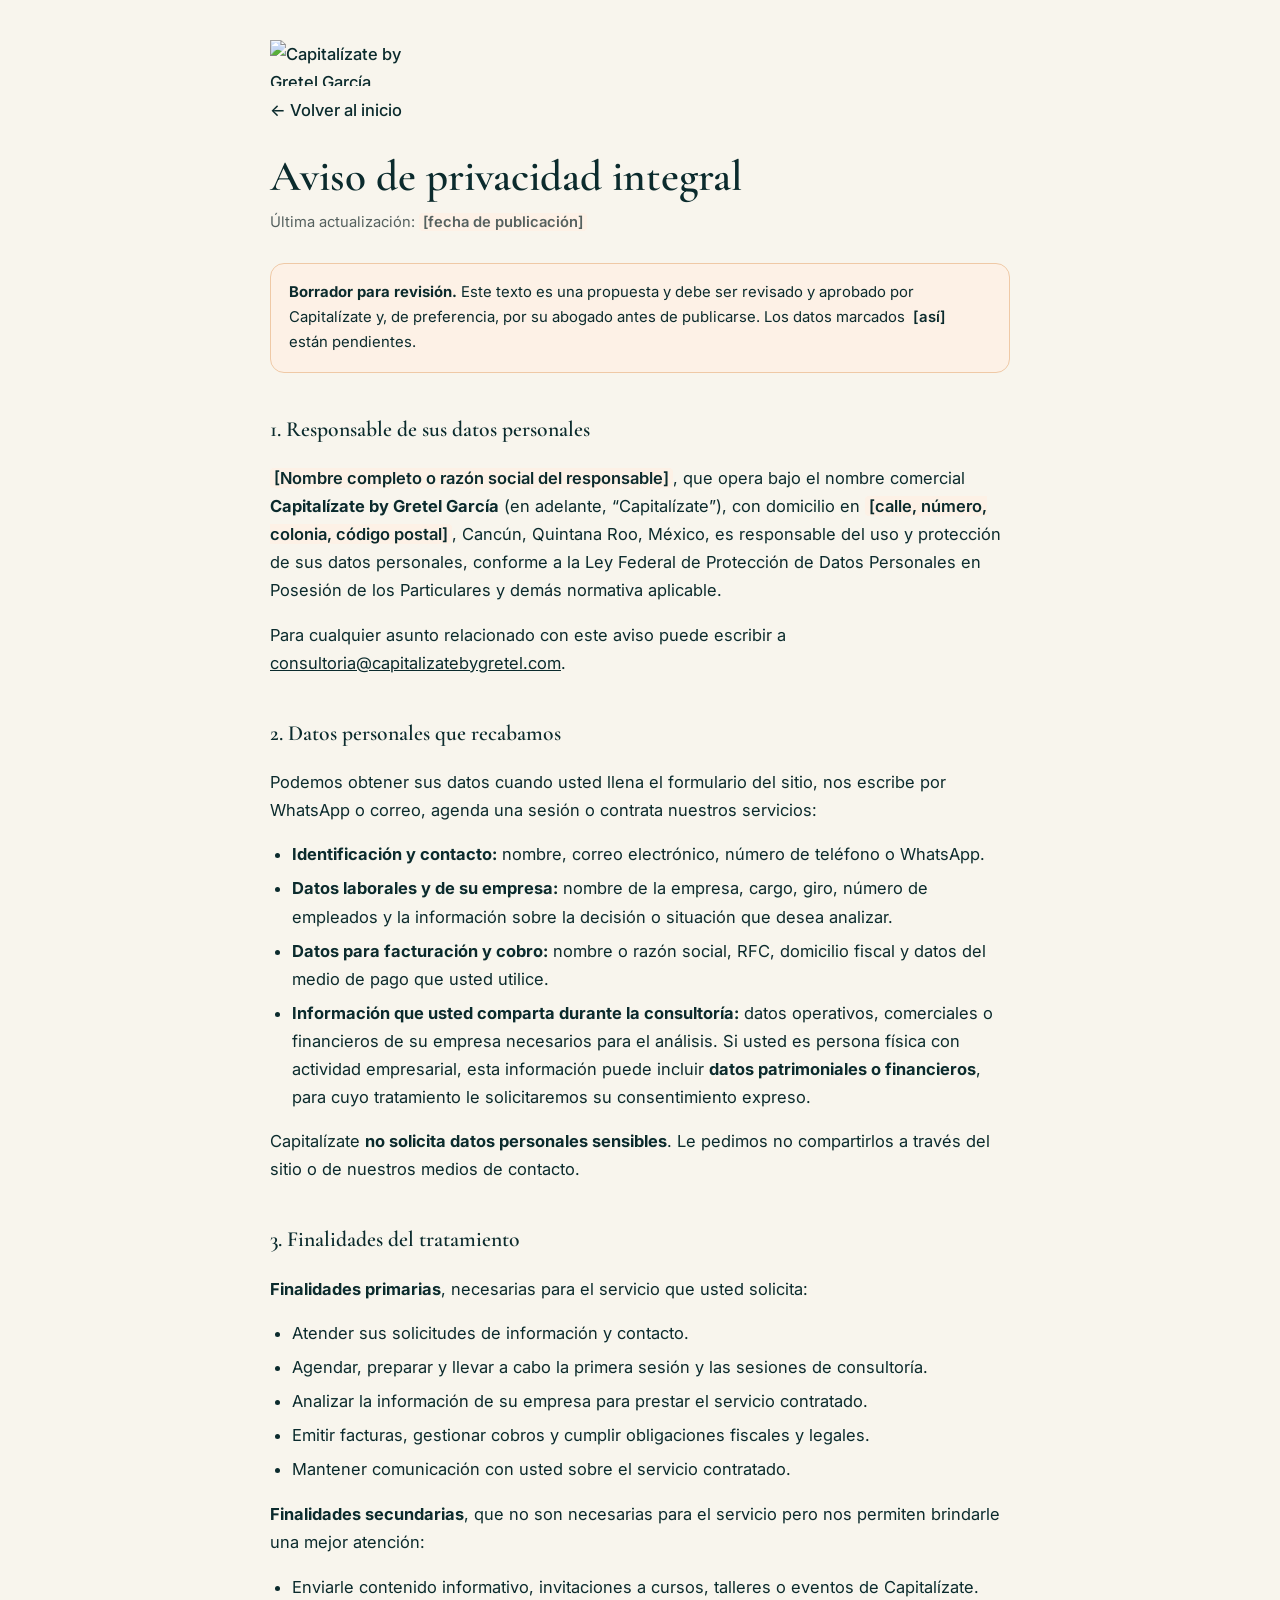
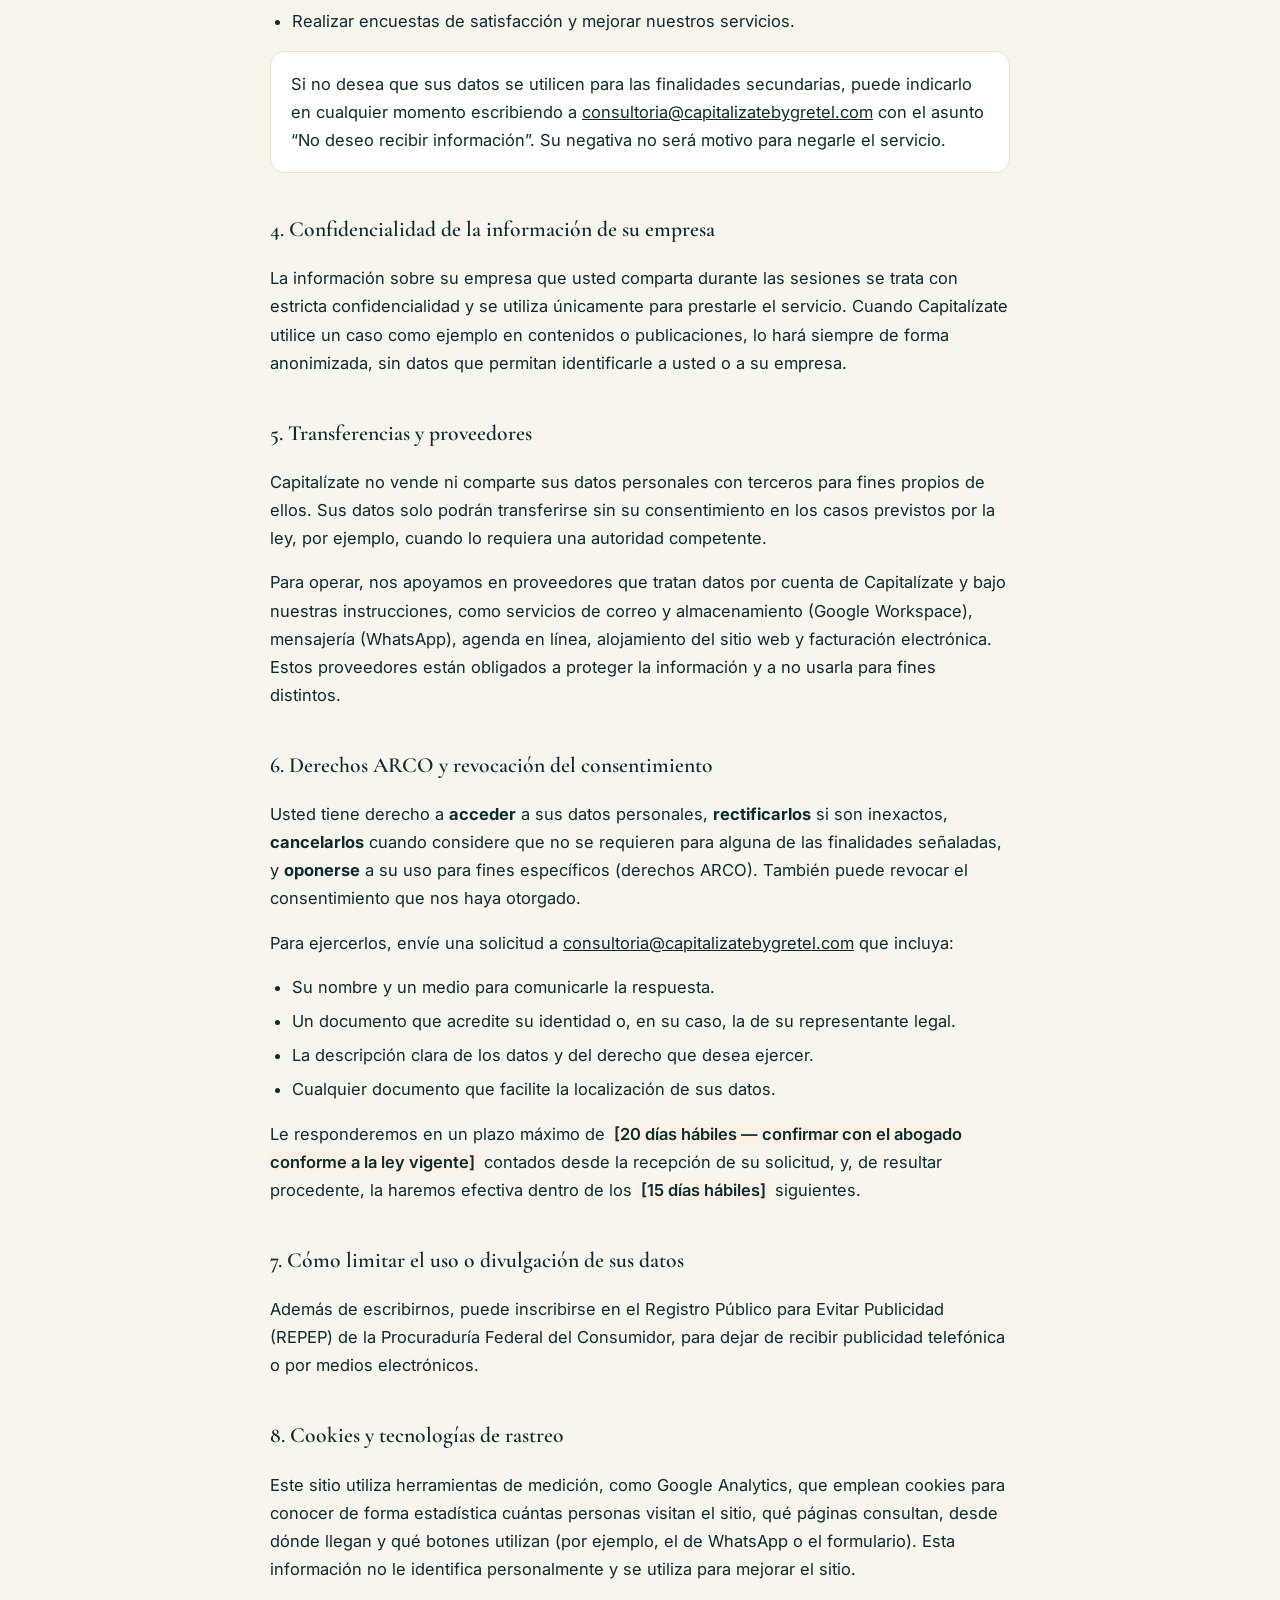
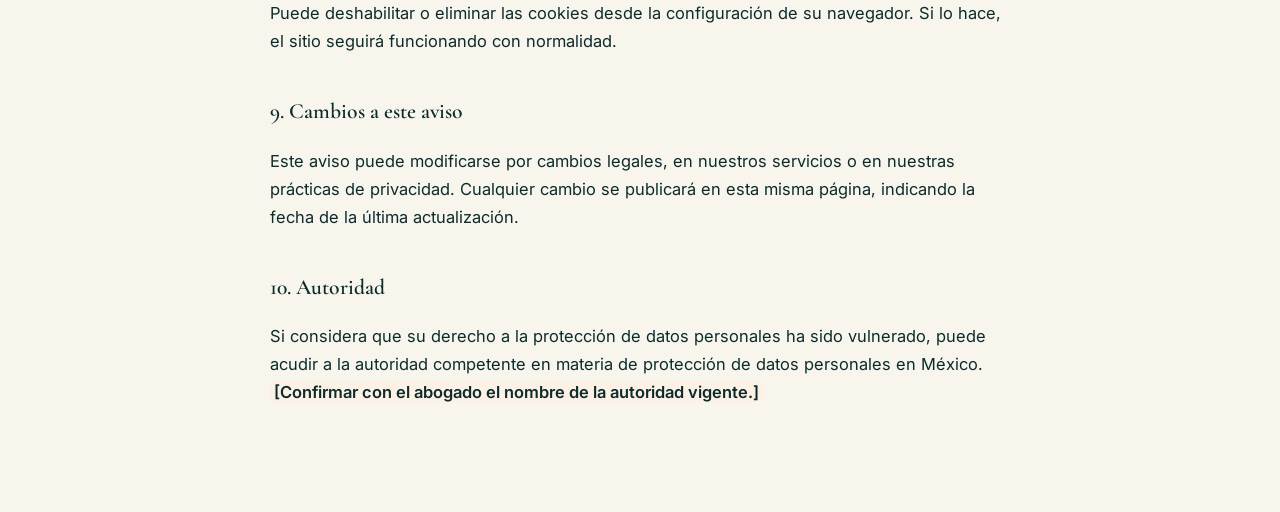
==== aviso-de-privacidad.html @ ef4a75c3 "Primera versión del sitio (borrador de revisión)" ====
<!doctype html>
<html lang="es-MX">
<head>
<meta charset="utf-8">
<meta name="viewport" content="width=device-width, initial-scale=1">
<title>Aviso de privacidad · Capitalízate by Gretel García</title>
<meta name="description" content="Aviso de privacidad integral de Capitalízate by Gretel García, consultoría empresarial en Cancún.">
<meta name="robots" content="noindex"><!-- VERSIÓN DE REVISIÓN: quitar al publicar -->
<link rel="icon" href="assets/favicon.png?v=2">
<link rel="preconnect" href="https://fonts.googleapis.com">
<link rel="preconnect" href="https://fonts.gstatic.com" crossorigin>
<link href="https://fonts.googleapis.com/css2?family=Cormorant+Garamond:wght@600&family=Inter:wght@400;500;600&display=swap" rel="stylesheet">
<style>
:root{--paper:#f8f5ed;--ink:#0b2b2d;--muted:#55615f;--line:#e5dfd0;--teal:#0b2b2d;--teal-deep:#0b2b2d;--orange:#9b7338}
*{box-sizing:border-box}
body{margin:0;background:var(--paper);color:var(--ink);font:16.5px/1.7 'Inter',system-ui,sans-serif;-webkit-font-smoothing:antialiased}
.wrap{max-width:780px;margin:0 auto;padding:40px 20px 90px}
a{color:var(--teal)}
.back{display:inline-block;margin-bottom:28px;text-decoration:none;font-weight:500}
h1{font-family:'Cormorant Garamond',Georgia,serif;font-weight:600;font-size:clamp(2rem,5vw,2.7rem);line-height:1.15;margin:0 0 8px}
h2{font-family:'Cormorant Garamond',Georgia,serif;font-weight:600;font-size:1.35rem;margin:38px 0 10px;color:var(--teal-deep)}
.updated{color:var(--muted);font-size:.92rem;margin:0 0 28px}
.draft{background:#fdf1e6;border:1px solid #efc9a6;border-radius:14px;padding:16px 18px;margin:0 0 30px;font-size:.93rem}
.todo{background:#fdf1e6;border-radius:4px;padding:0 4px;font-weight:600}
ul{padding-left:22px}
li{margin-bottom:6px}
.box{background:#fff;border:1px solid var(--line);border-radius:14px;padding:18px 20px}
</style>
</head>
<body>
<main class="wrap">
  <a class="back" href="index.html"><img src="assets/logo-encabezado.png?v=2" alt="Capitalízate by Gretel García" width="480" height="166" style="height:46px;width:auto;display:block;margin-bottom:10px">← Volver al inicio</a>
  <h1>Aviso de privacidad integral</h1>
  <p class="updated">Última actualización: <span class="todo">[fecha de publicación]</span></p>

  <div class="draft"><strong>Borrador para revisión.</strong> Este texto es una propuesta y debe ser revisado y aprobado por Capitalízate y, de preferencia, por su abogado antes de publicarse. Los datos marcados <span class="todo">[así]</span> están pendientes.</div>

  <h2>1. Responsable de sus datos personales</h2>
  <p><span class="todo">[Nombre completo o razón social del responsable]</span>, que opera bajo el nombre comercial <strong>Capitalízate by Gretel García</strong> (en adelante, “Capitalízate”), con domicilio en <span class="todo">[calle, número, colonia, código postal]</span>, Cancún, Quintana Roo, México, es responsable del uso y protección de sus datos personales, conforme a la Ley Federal de Protección de Datos Personales en Posesión de los Particulares y demás normativa aplicable.</p>
  <p>Para cualquier asunto relacionado con este aviso puede escribir a <a href="mailto:consultoria@capitalizatebygretel.com">consultoria@capitalizatebygretel.com</a>.</p>

  <h2>2. Datos personales que recabamos</h2>
  <p>Podemos obtener sus datos cuando usted llena el formulario del sitio, nos escribe por WhatsApp o correo, agenda una sesión o contrata nuestros servicios:</p>
  <ul>
    <li><strong>Identificación y contacto:</strong> nombre, correo electrónico, número de teléfono o WhatsApp.</li>
    <li><strong>Datos laborales y de su empresa:</strong> nombre de la empresa, cargo, giro, número de empleados y la información sobre la decisión o situación que desea analizar.</li>
    <li><strong>Datos para facturación y cobro:</strong> nombre o razón social, RFC, domicilio fiscal y datos del medio de pago que usted utilice.</li>
    <li><strong>Información que usted comparta durante la consultoría:</strong> datos operativos, comerciales o financieros de su empresa necesarios para el análisis. Si usted es persona física con actividad empresarial, esta información puede incluir <strong>datos patrimoniales o financieros</strong>, para cuyo tratamiento le solicitaremos su consentimiento expreso.</li>
  </ul>
  <p>Capitalízate <strong>no solicita datos personales sensibles</strong>. Le pedimos no compartirlos a través del sitio o de nuestros medios de contacto.</p>

  <h2>3. Finalidades del tratamiento</h2>
  <p><strong>Finalidades primarias</strong>, necesarias para el servicio que usted solicita:</p>
  <ul>
    <li>Atender sus solicitudes de información y contacto.</li>
    <li>Agendar, preparar y llevar a cabo la primera sesión y las sesiones de consultoría.</li>
    <li>Analizar la información de su empresa para prestar el servicio contratado.</li>
    <li>Emitir facturas, gestionar cobros y cumplir obligaciones fiscales y legales.</li>
    <li>Mantener comunicación con usted sobre el servicio contratado.</li>
  </ul>
  <p><strong>Finalidades secundarias</strong>, que no son necesarias para el servicio pero nos permiten brindarle una mejor atención:</p>
  <ul>
    <li>Enviarle contenido informativo, invitaciones a cursos, talleres o eventos de Capitalízate.</li>
    <li>Realizar encuestas de satisfacción y mejorar nuestros servicios.</li>
  </ul>
  <div class="box">Si no desea que sus datos se utilicen para las finalidades secundarias, puede indicarlo en cualquier momento escribiendo a <a href="mailto:consultoria@capitalizatebygretel.com">consultoria@capitalizatebygretel.com</a> con el asunto “No deseo recibir información”. Su negativa no será motivo para negarle el servicio.</div>

  <h2>4. Confidencialidad de la información de su empresa</h2>
  <p>La información sobre su empresa que usted comparta durante las sesiones se trata con estricta confidencialidad y se utiliza únicamente para prestarle el servicio. Cuando Capitalízate utilice un caso como ejemplo en contenidos o publicaciones, lo hará siempre de forma anonimizada, sin datos que permitan identificarle a usted o a su empresa.</p>

  <h2>5. Transferencias y proveedores</h2>
  <p>Capitalízate no vende ni comparte sus datos personales con terceros para fines propios de ellos. Sus datos solo podrán transferirse sin su consentimiento en los casos previstos por la ley, por ejemplo, cuando lo requiera una autoridad competente.</p>
  <p>Para operar, nos apoyamos en proveedores que tratan datos por cuenta de Capitalízate y bajo nuestras instrucciones, como servicios de correo y almacenamiento (Google Workspace), mensajería (WhatsApp), agenda en línea, alojamiento del sitio web y facturación electrónica. Estos proveedores están obligados a proteger la información y a no usarla para fines distintos.</p>

  <h2>6. Derechos ARCO y revocación del consentimiento</h2>
  <p>Usted tiene derecho a <strong>acceder</strong> a sus datos personales, <strong>rectificarlos</strong> si son inexactos, <strong>cancelarlos</strong> cuando considere que no se requieren para alguna de las finalidades señaladas, y <strong>oponerse</strong> a su uso para fines específicos (derechos ARCO). También puede revocar el consentimiento que nos haya otorgado.</p>
  <p>Para ejercerlos, envíe una solicitud a <a href="mailto:consultoria@capitalizatebygretel.com">consultoria@capitalizatebygretel.com</a> que incluya:</p>
  <ul>
    <li>Su nombre y un medio para comunicarle la respuesta.</li>
    <li>Un documento que acredite su identidad o, en su caso, la de su representante legal.</li>
    <li>La descripción clara de los datos y del derecho que desea ejercer.</li>
    <li>Cualquier documento que facilite la localización de sus datos.</li>
  </ul>
  <p>Le responderemos en un plazo máximo de <span class="todo">[20 días hábiles — confirmar con el abogado conforme a la ley vigente]</span> contados desde la recepción de su solicitud, y, de resultar procedente, la haremos efectiva dentro de los <span class="todo">[15 días hábiles]</span> siguientes.</p>

  <h2>7. Cómo limitar el uso o divulgación de sus datos</h2>
  <p>Además de escribirnos, puede inscribirse en el Registro Público para Evitar Publicidad (REPEP) de la Procuraduría Federal del Consumidor, para dejar de recibir publicidad telefónica o por medios electrónicos.</p>

  <h2>8. Cookies y tecnologías de rastreo</h2>
  <p>Este sitio utiliza herramientas de medición, como Google Analytics, que emplean cookies para conocer de forma estadística cuántas personas visitan el sitio, qué páginas consultan, desde dónde llegan y qué botones utilizan (por ejemplo, el de WhatsApp o el formulario). Esta información no le identifica personalmente y se utiliza para mejorar el sitio.</p>
  <p>Puede deshabilitar o eliminar las cookies desde la configuración de su navegador. Si lo hace, el sitio seguirá funcionando con normalidad.</p>

  <h2>9. Cambios a este aviso</h2>
  <p>Este aviso puede modificarse por cambios legales, en nuestros servicios o en nuestras prácticas de privacidad. Cualquier cambio se publicará en esta misma página, indicando la fecha de la última actualización.</p>

  <h2>10. Autoridad</h2>
  <p>Si considera que su derecho a la protección de datos personales ha sido vulnerado, puede acudir a la autoridad competente en materia de protección de datos personales en México. <span class="todo">[Confirmar con el abogado el nombre de la autoridad vigente.]</span></p>
</main>
</body>
</html>
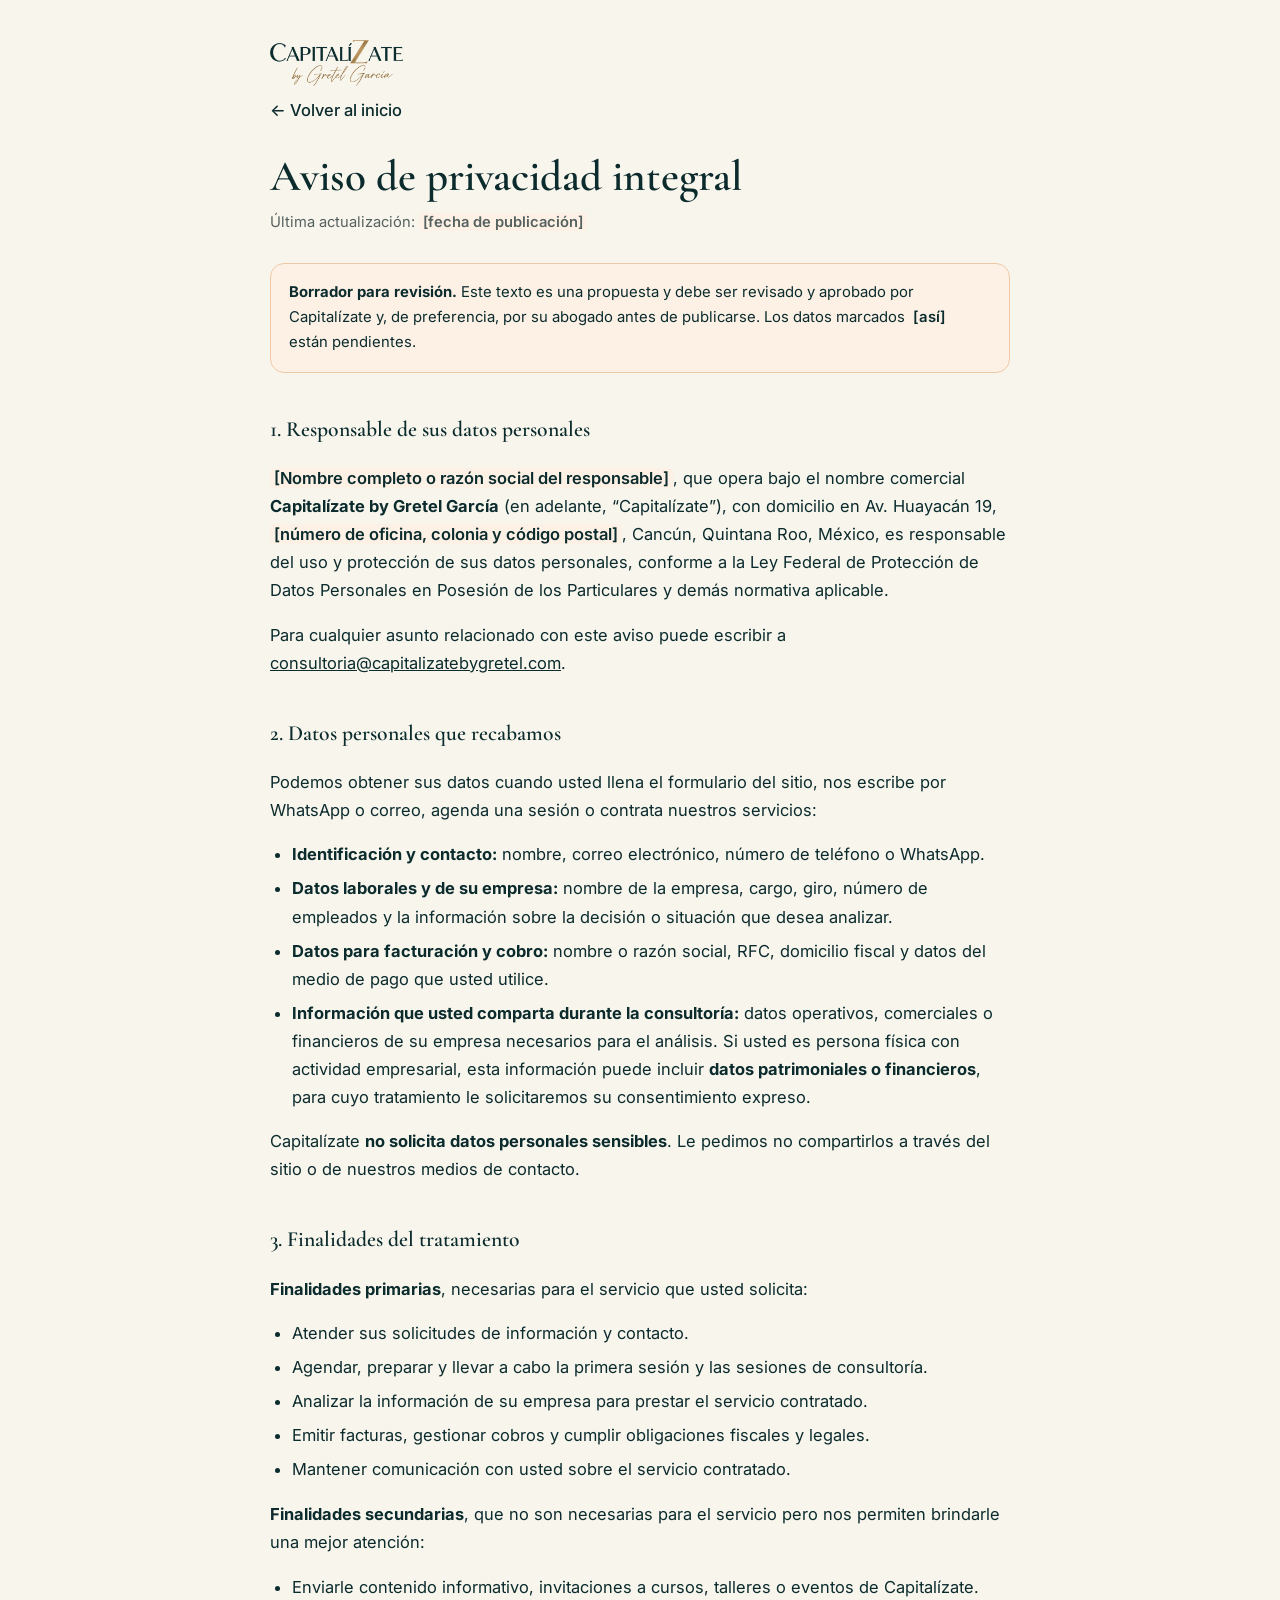
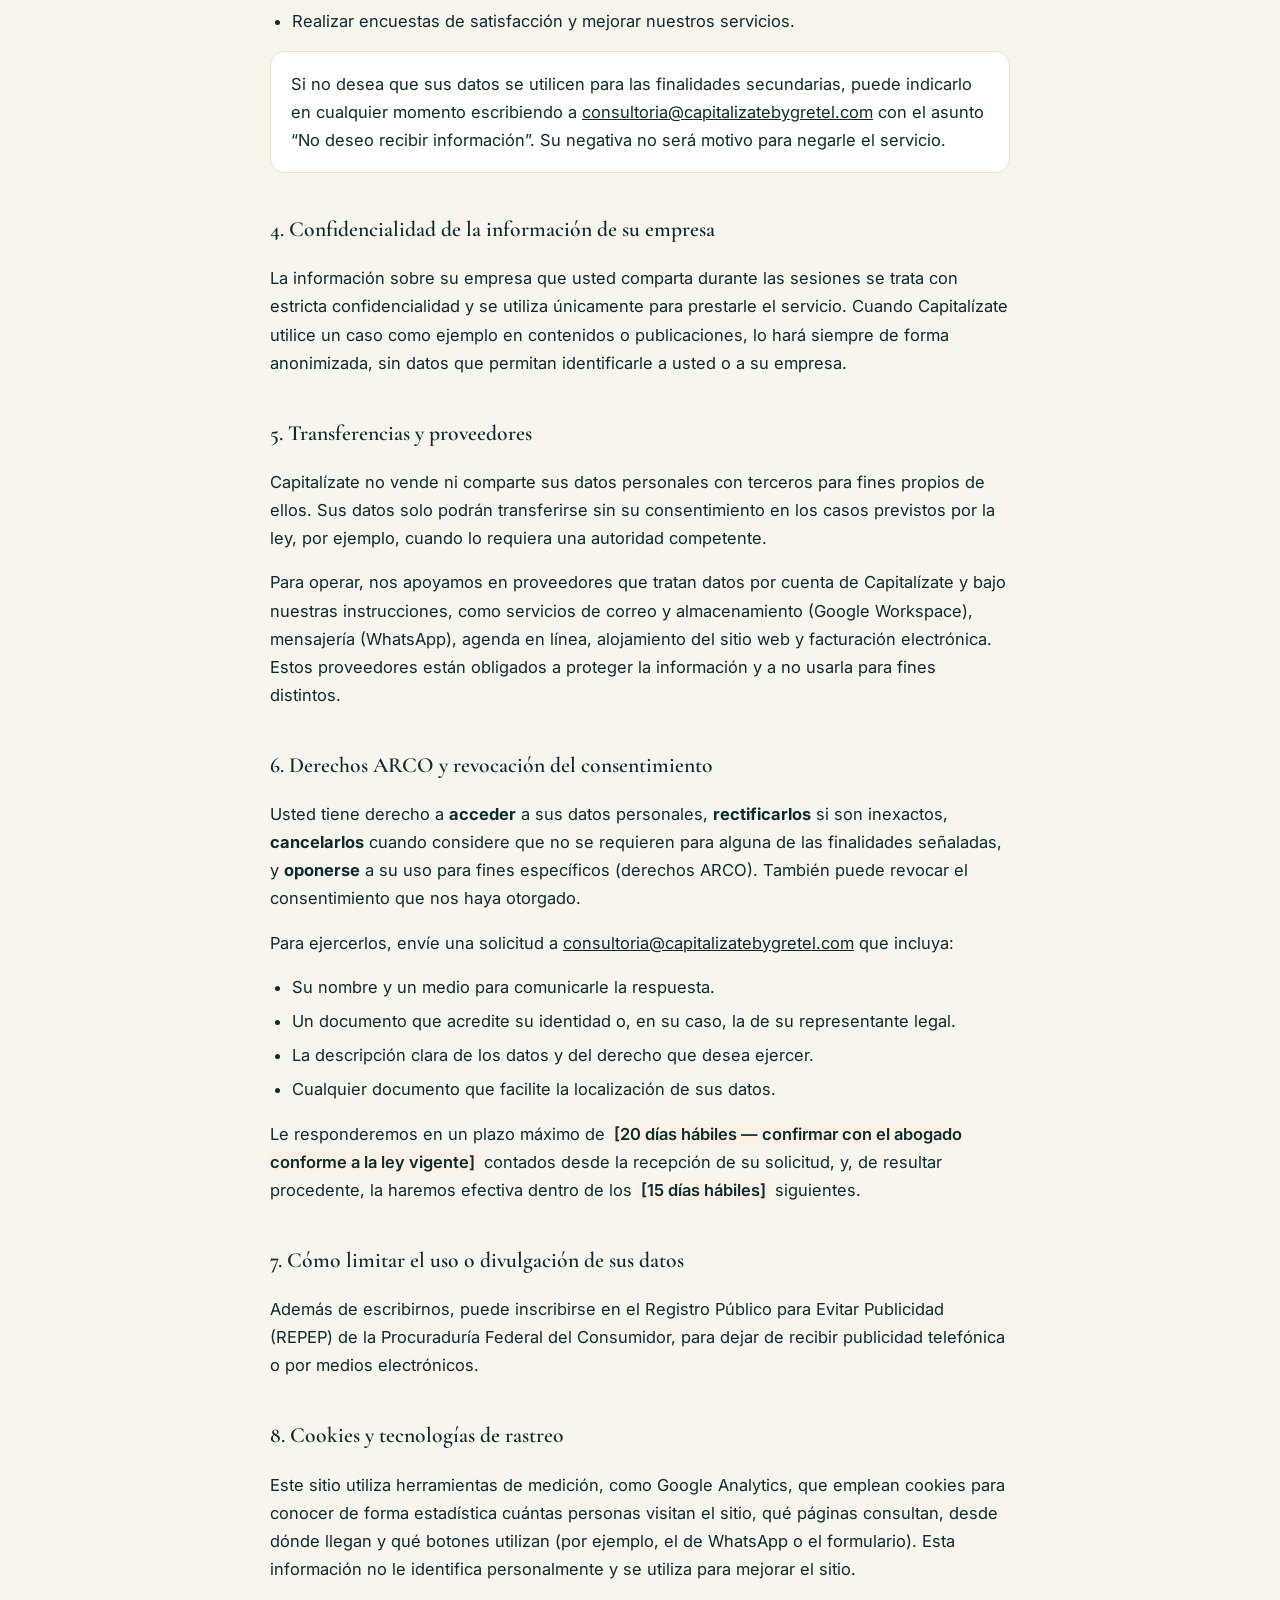
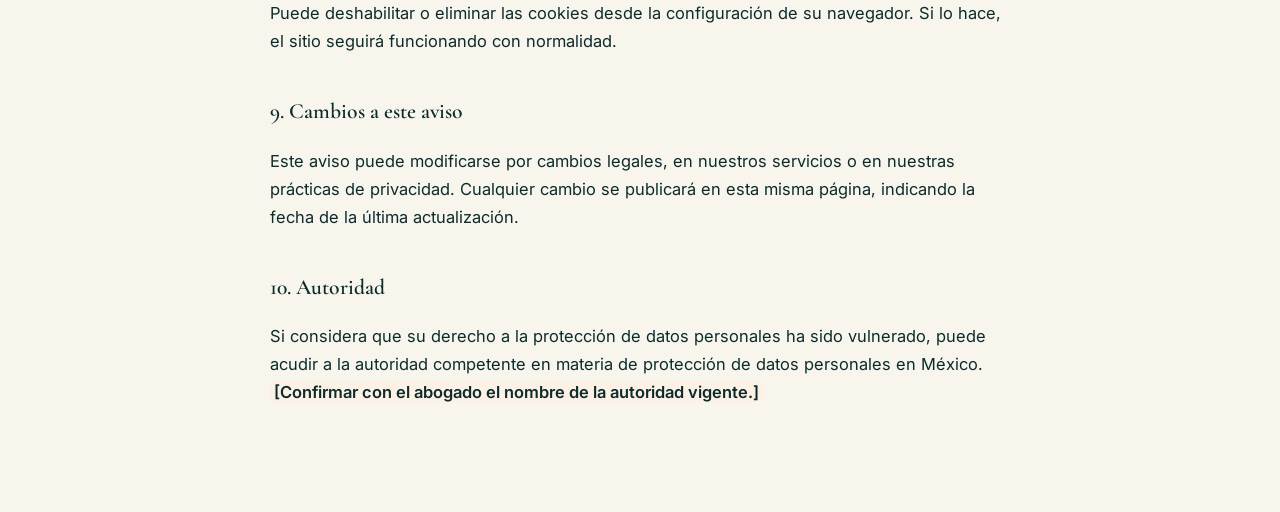
==== commit 2566ae99: "Agregar dirección de la oficina (Av. Huayacán 19)" ====
--- a/aviso-de-privacidad.html
+++ b/aviso-de-privacidad.html
@@ -36,7 +36,7 @@
   <div class="draft"><strong>Borrador para revisión.</strong> Este texto es una propuesta y debe ser revisado y aprobado por Capitalízate y, de preferencia, por su abogado antes de publicarse. Los datos marcados <span class="todo">[así]</span> están pendientes.</div>
 
   <h2>1. Responsable de sus datos personales</h2>
-  <p><span class="todo">[Nombre completo o razón social del responsable]</span>, que opera bajo el nombre comercial <strong>Capitalízate by Gretel García</strong> (en adelante, “Capitalízate”), con domicilio en <span class="todo">[calle, número, colonia, código postal]</span>, Cancún, Quintana Roo, México, es responsable del uso y protección de sus datos personales, conforme a la Ley Federal de Protección de Datos Personales en Posesión de los Particulares y demás normativa aplicable.</p>
+  <p><span class="todo">[Nombre completo o razón social del responsable]</span>, que opera bajo el nombre comercial <strong>Capitalízate by Gretel García</strong> (en adelante, “Capitalízate”), con domicilio en Av. Huayacán 19, <span class="todo">[número de oficina, colonia y código postal]</span>, Cancún, Quintana Roo, México, es responsable del uso y protección de sus datos personales, conforme a la Ley Federal de Protección de Datos Personales en Posesión de los Particulares y demás normativa aplicable.</p>
   <p>Para cualquier asunto relacionado con este aviso puede escribir a <a href="mailto:consultoria@capitalizatebygretel.com">consultoria@capitalizatebygretel.com</a>.</p>
 
   <h2>2. Datos personales que recabamos</h2>
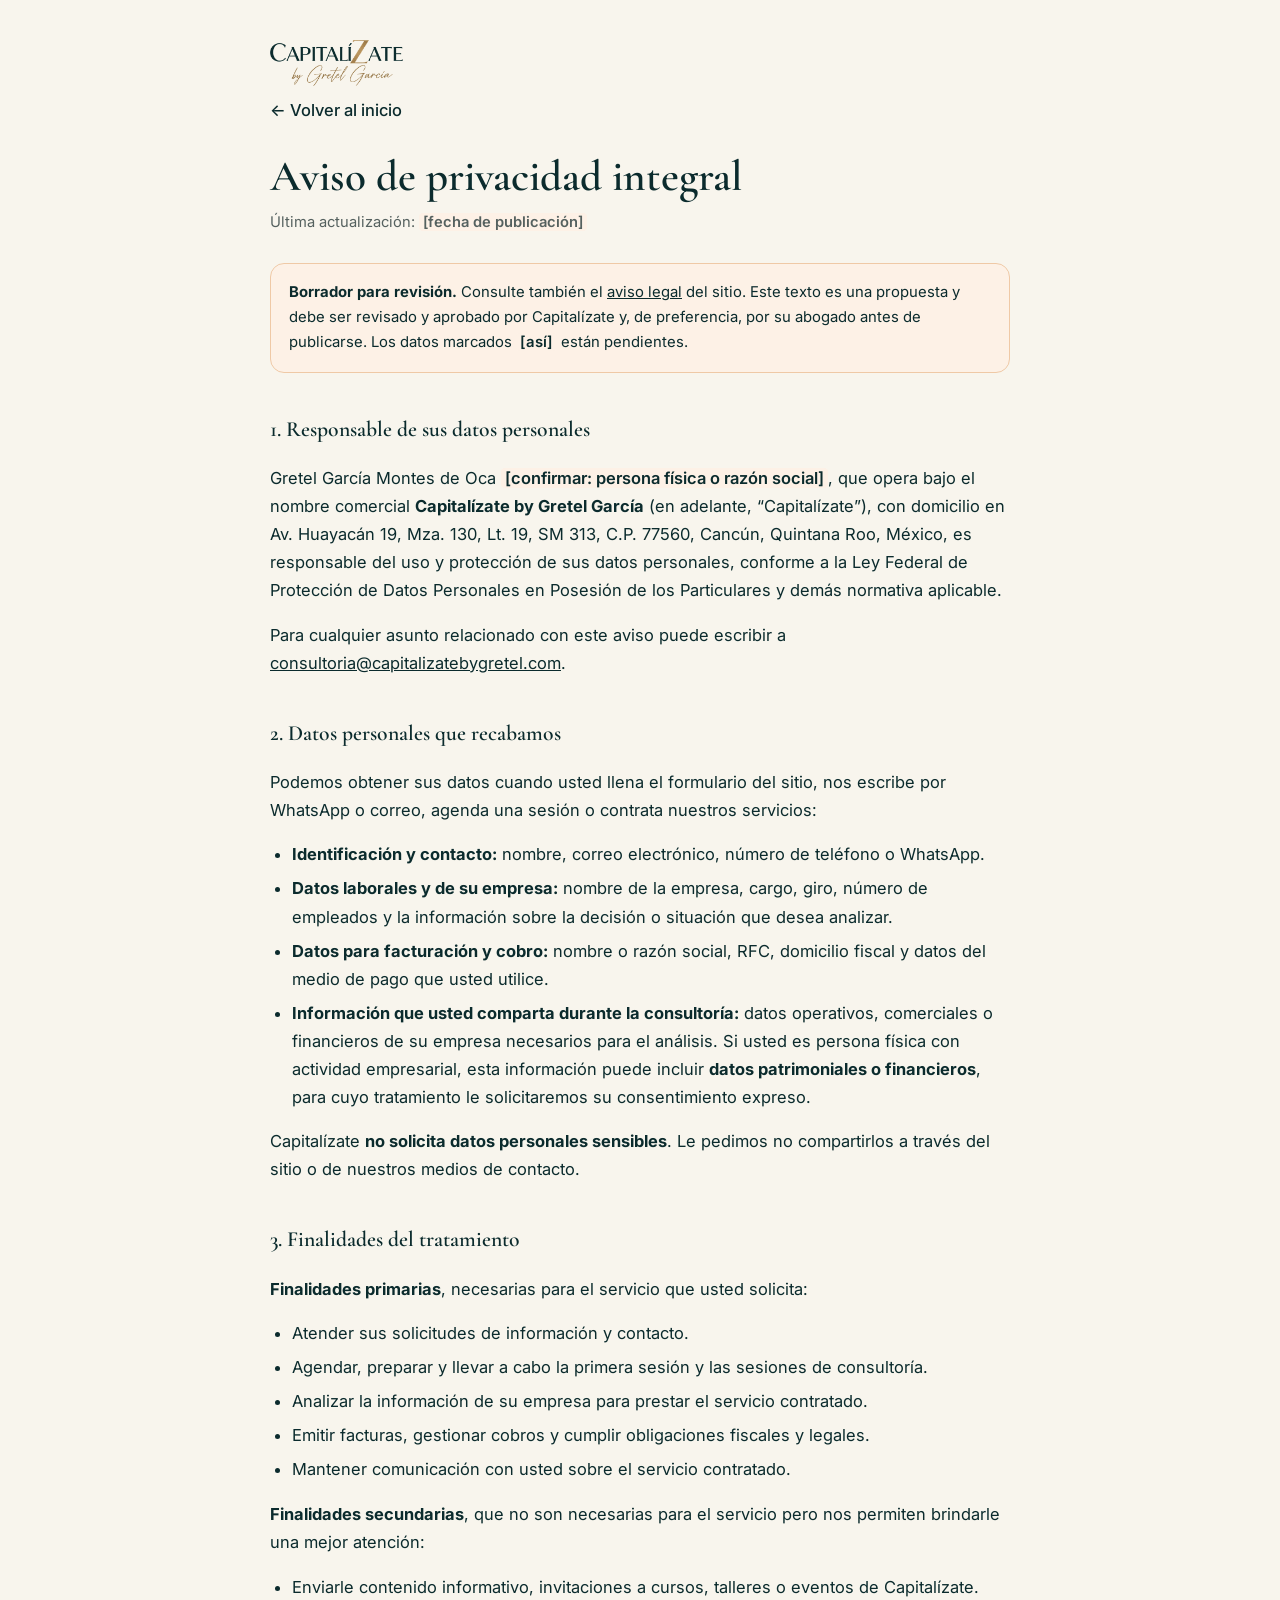
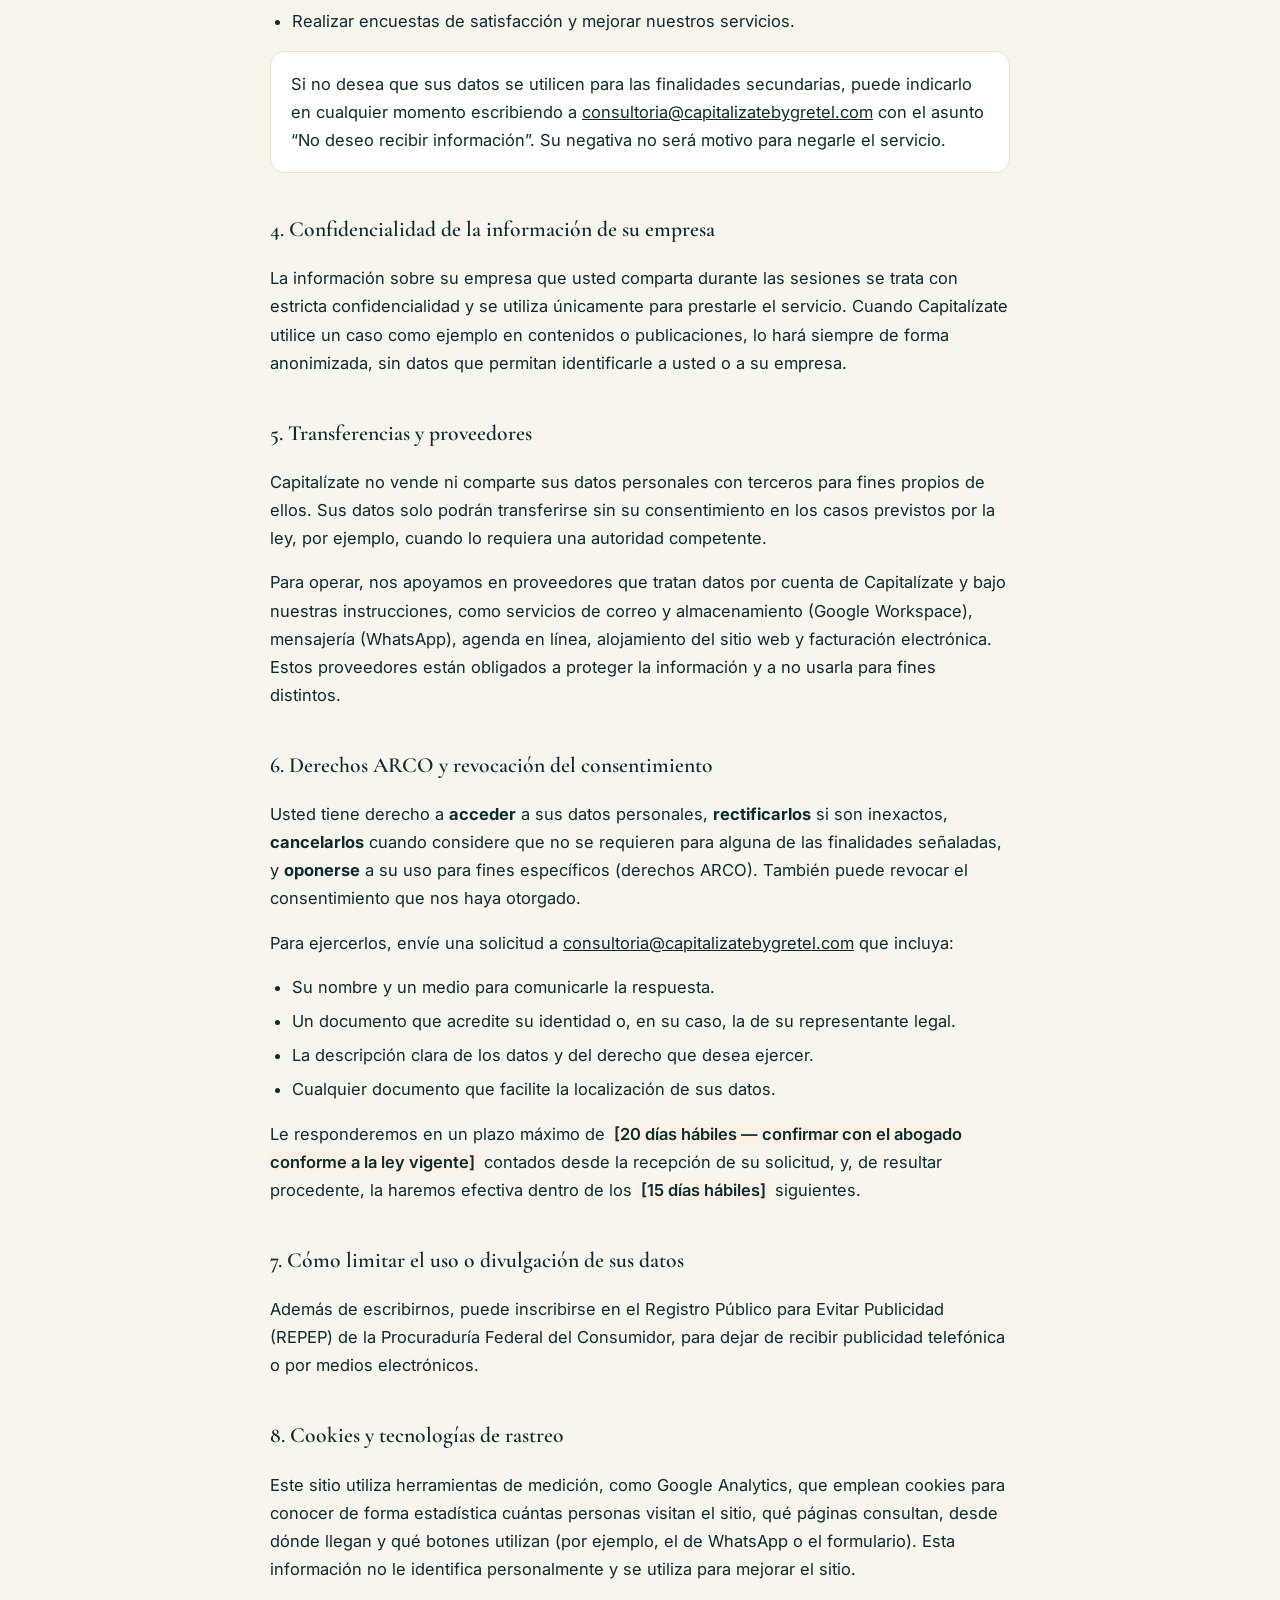
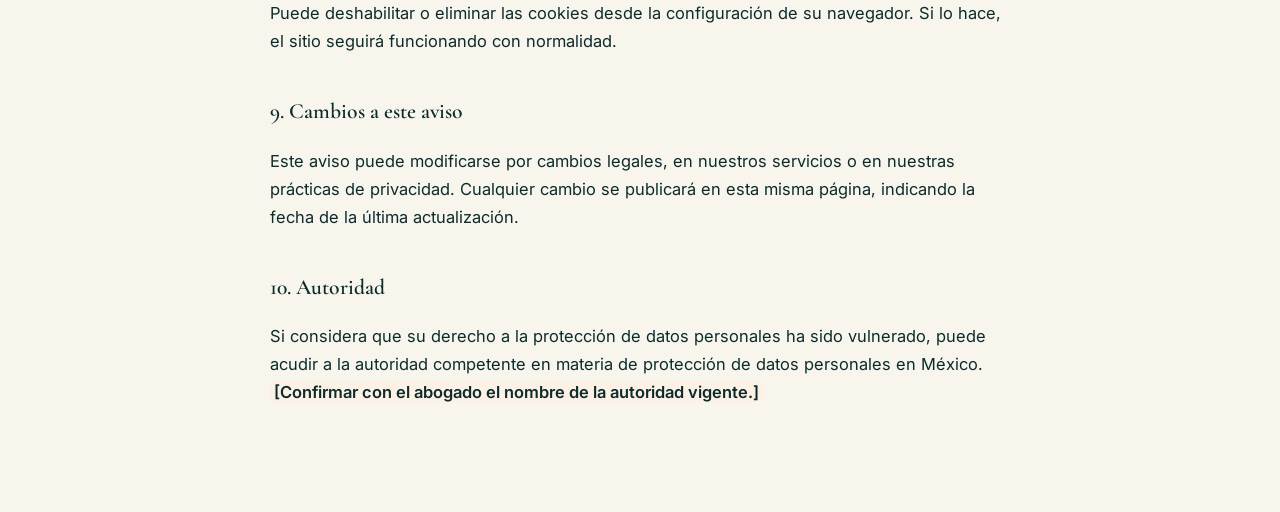
==== commit 2eed8f1f: "Aviso legal, dirección completa y frase Estrategia · Procesos · Resultados" ====
--- a/aviso-de-privacidad.html
+++ b/aviso-de-privacidad.html
@@ -33,10 +33,10 @@
   <h1>Aviso de privacidad integral</h1>
   <p class="updated">Última actualización: <span class="todo">[fecha de publicación]</span></p>
 
-  <div class="draft"><strong>Borrador para revisión.</strong> Este texto es una propuesta y debe ser revisado y aprobado por Capitalízate y, de preferencia, por su abogado antes de publicarse. Los datos marcados <span class="todo">[así]</span> están pendientes.</div>
+  <div class="draft"><strong>Borrador para revisión.</strong> Consulte también el <a href="aviso-legal.html">aviso legal</a> del sitio. Este texto es una propuesta y debe ser revisado y aprobado por Capitalízate y, de preferencia, por su abogado antes de publicarse. Los datos marcados <span class="todo">[así]</span> están pendientes.</div>
 
   <h2>1. Responsable de sus datos personales</h2>
-  <p><span class="todo">[Nombre completo o razón social del responsable]</span>, que opera bajo el nombre comercial <strong>Capitalízate by Gretel García</strong> (en adelante, “Capitalízate”), con domicilio en Av. Huayacán 19, <span class="todo">[número de oficina, colonia y código postal]</span>, Cancún, Quintana Roo, México, es responsable del uso y protección de sus datos personales, conforme a la Ley Federal de Protección de Datos Personales en Posesión de los Particulares y demás normativa aplicable.</p>
+  <p>Gretel García Montes de Oca <span class="todo">[confirmar: persona física o razón social]</span>, que opera bajo el nombre comercial <strong>Capitalízate by Gretel García</strong> (en adelante, “Capitalízate”), con domicilio en Av. Huayacán 19, Mza. 130, Lt. 19, SM 313, C.P. 77560, Cancún, Quintana Roo, México, es responsable del uso y protección de sus datos personales, conforme a la Ley Federal de Protección de Datos Personales en Posesión de los Particulares y demás normativa aplicable.</p>
   <p>Para cualquier asunto relacionado con este aviso puede escribir a <a href="mailto:consultoria@capitalizatebygretel.com">consultoria@capitalizatebygretel.com</a>.</p>
 
   <h2>2. Datos personales que recabamos</h2>
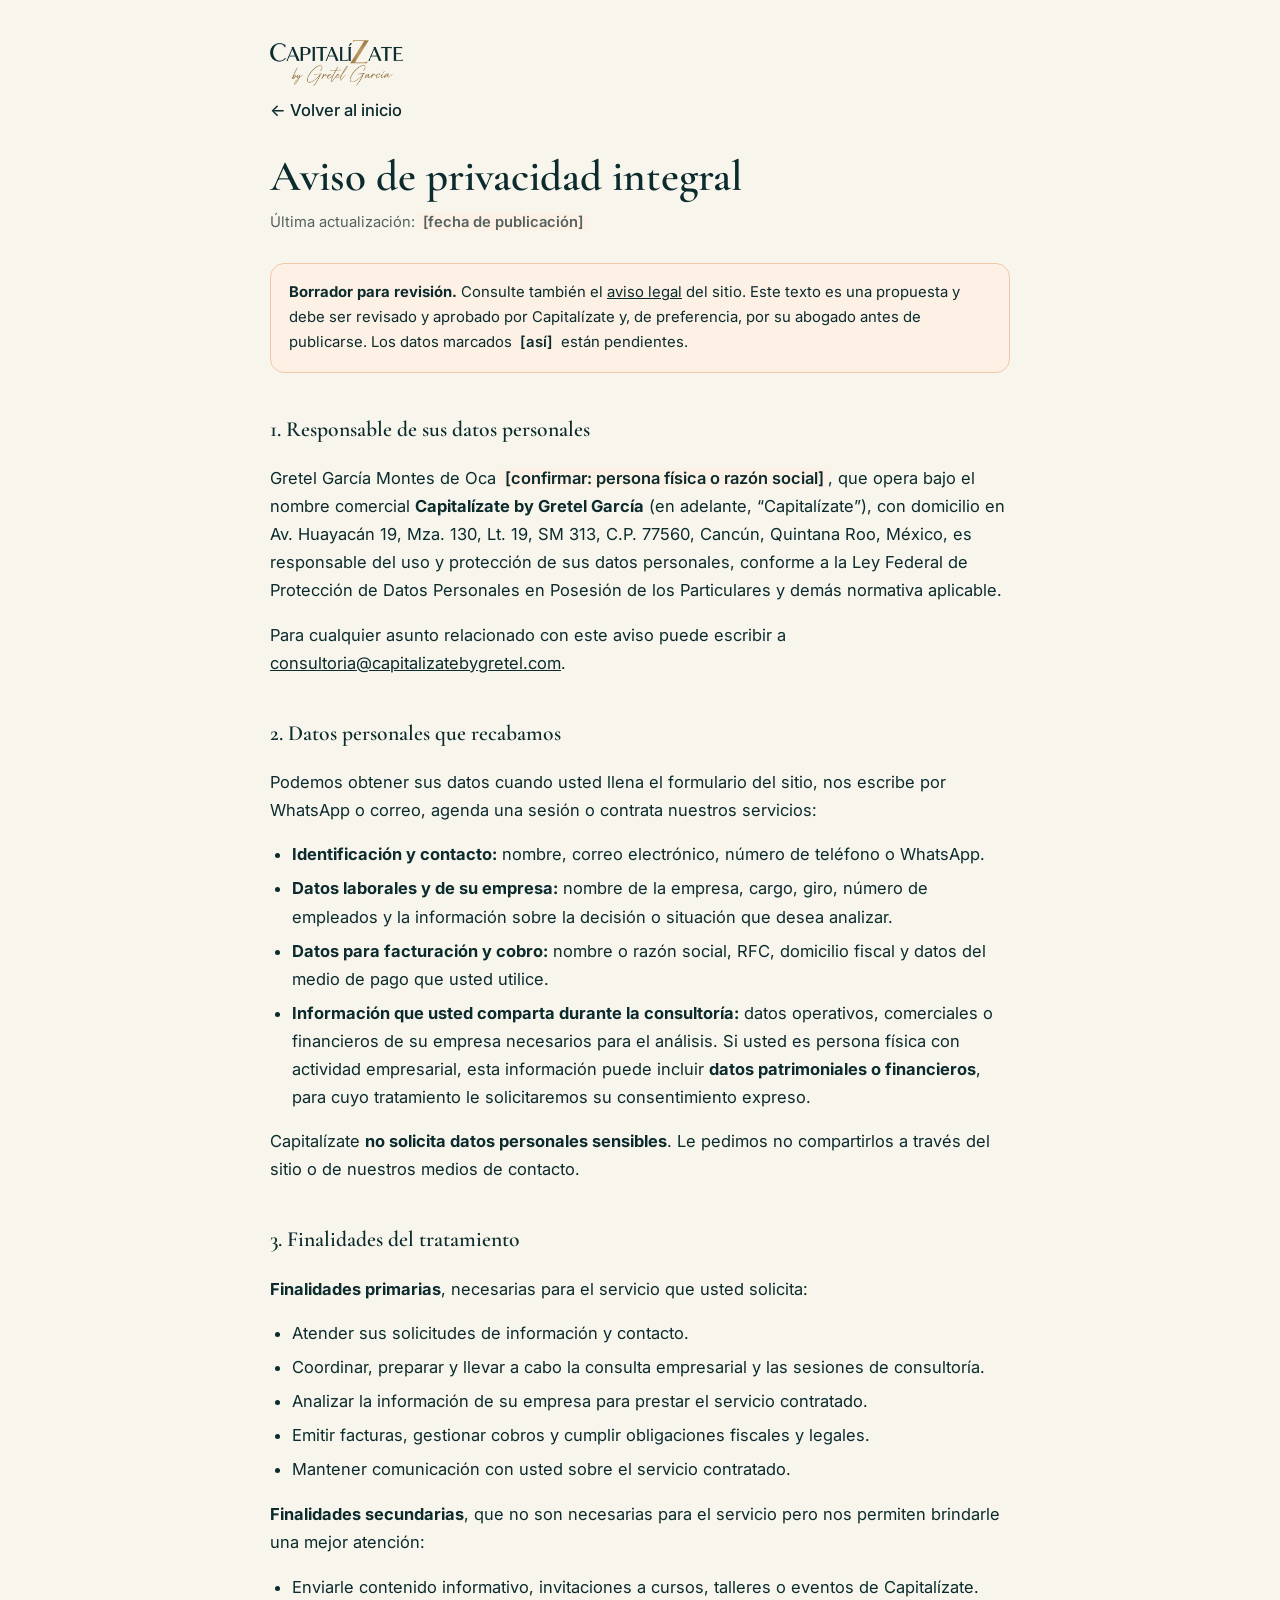
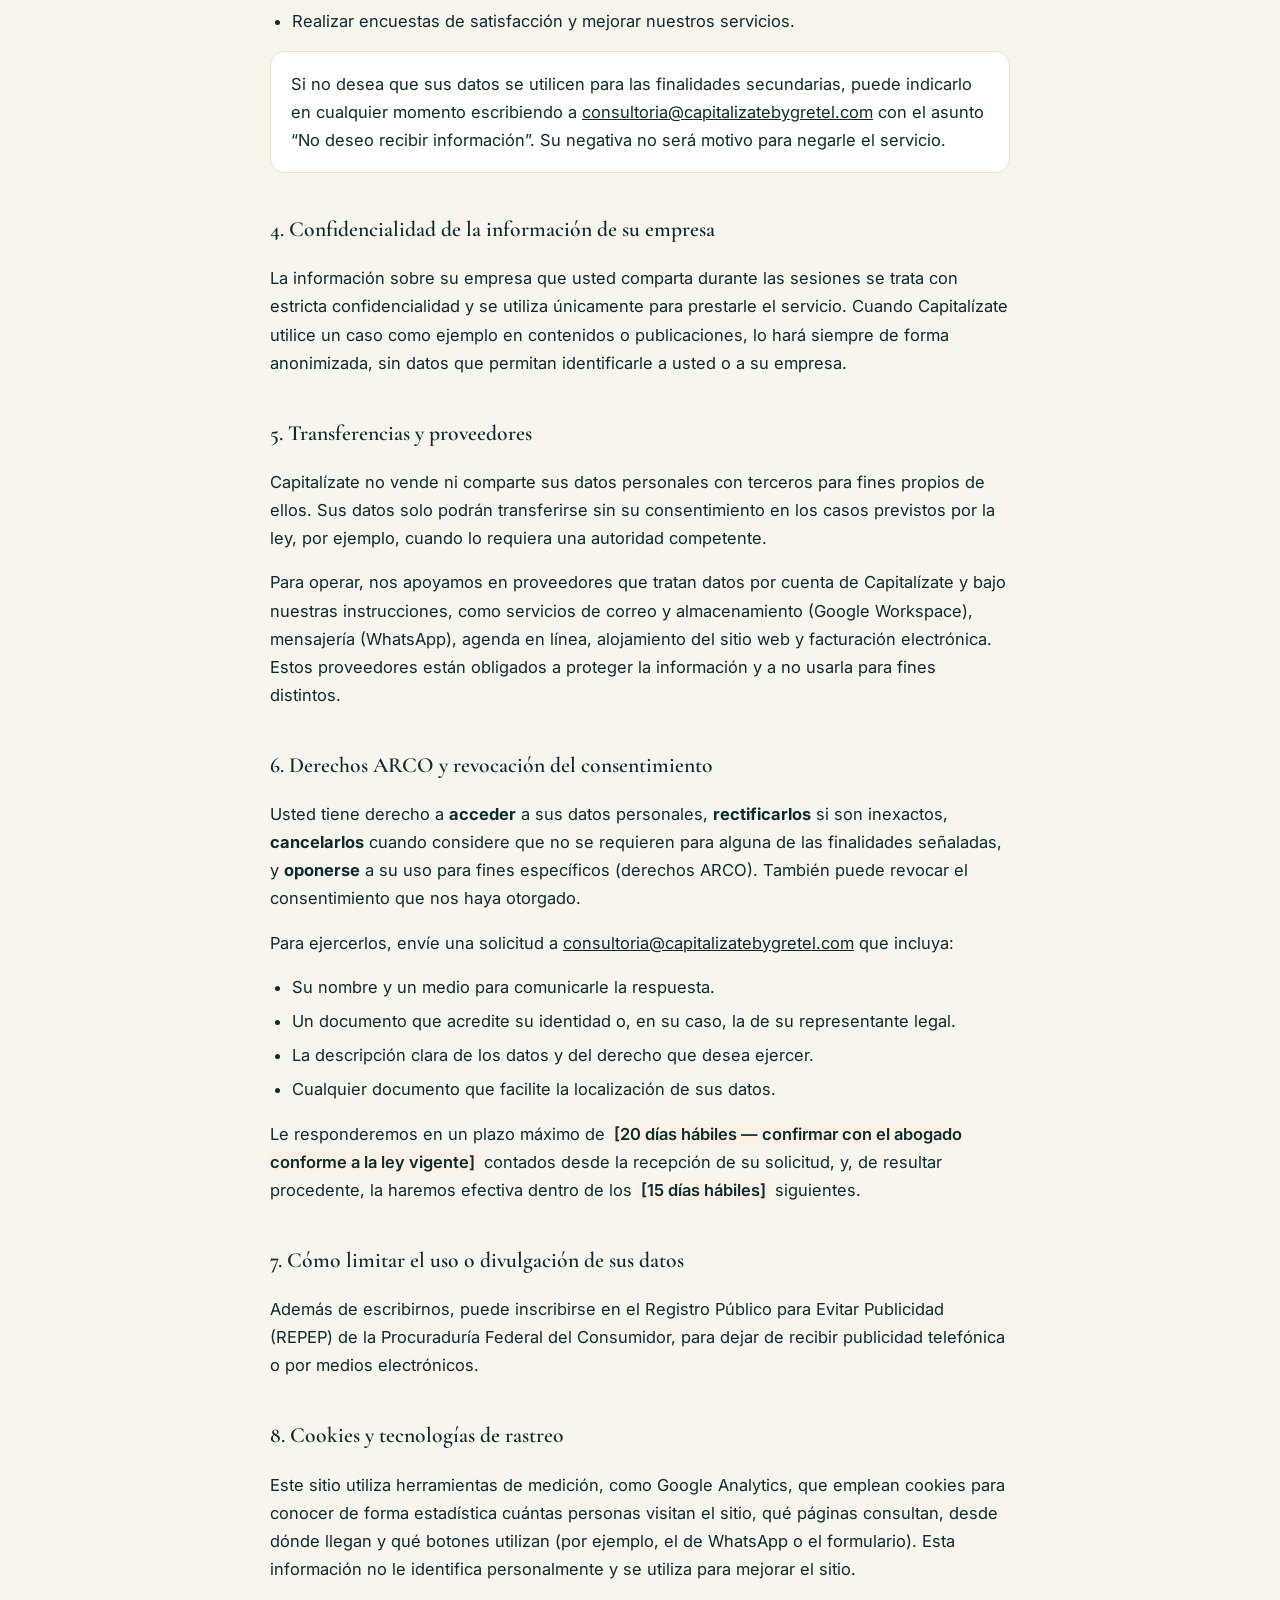
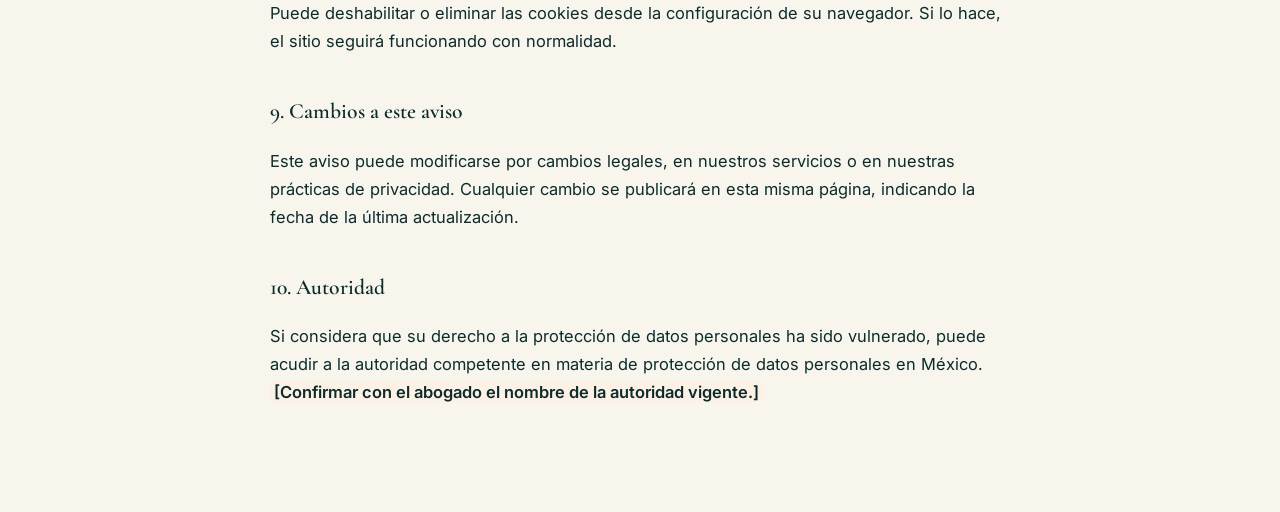
==== commit e7cadc13: "Consulta empresarial en lugar de primera sesión" ====
--- a/aviso-de-privacidad.html
+++ b/aviso-de-privacidad.html
@@ -5,6 +5,7 @@
 <meta name="viewport" content="width=device-width, initial-scale=1">
 <title>Aviso de privacidad · Capitalízate by Gretel García</title>
 <meta name="description" content="Aviso de privacidad integral de Capitalízate by Gretel García, consultoría empresarial en Cancún.">
+<link rel="canonical" href="https://capitalizatebygretel.com/aviso-de-privacidad.html">
 <meta name="robots" content="noindex"><!-- VERSIÓN DE REVISIÓN: quitar al publicar -->
 <link rel="icon" href="assets/favicon.png?v=2">
 <link rel="preconnect" href="https://fonts.googleapis.com">
@@ -53,7 +54,7 @@
   <p><strong>Finalidades primarias</strong>, necesarias para el servicio que usted solicita:</p>
   <ul>
     <li>Atender sus solicitudes de información y contacto.</li>
-    <li>Agendar, preparar y llevar a cabo la primera sesión y las sesiones de consultoría.</li>
+    <li>Coordinar, preparar y llevar a cabo la consulta empresarial y las sesiones de consultoría.</li>
     <li>Analizar la información de su empresa para prestar el servicio contratado.</li>
     <li>Emitir facturas, gestionar cobros y cumplir obligaciones fiscales y legales.</li>
     <li>Mantener comunicación con usted sobre el servicio contratado.</li>
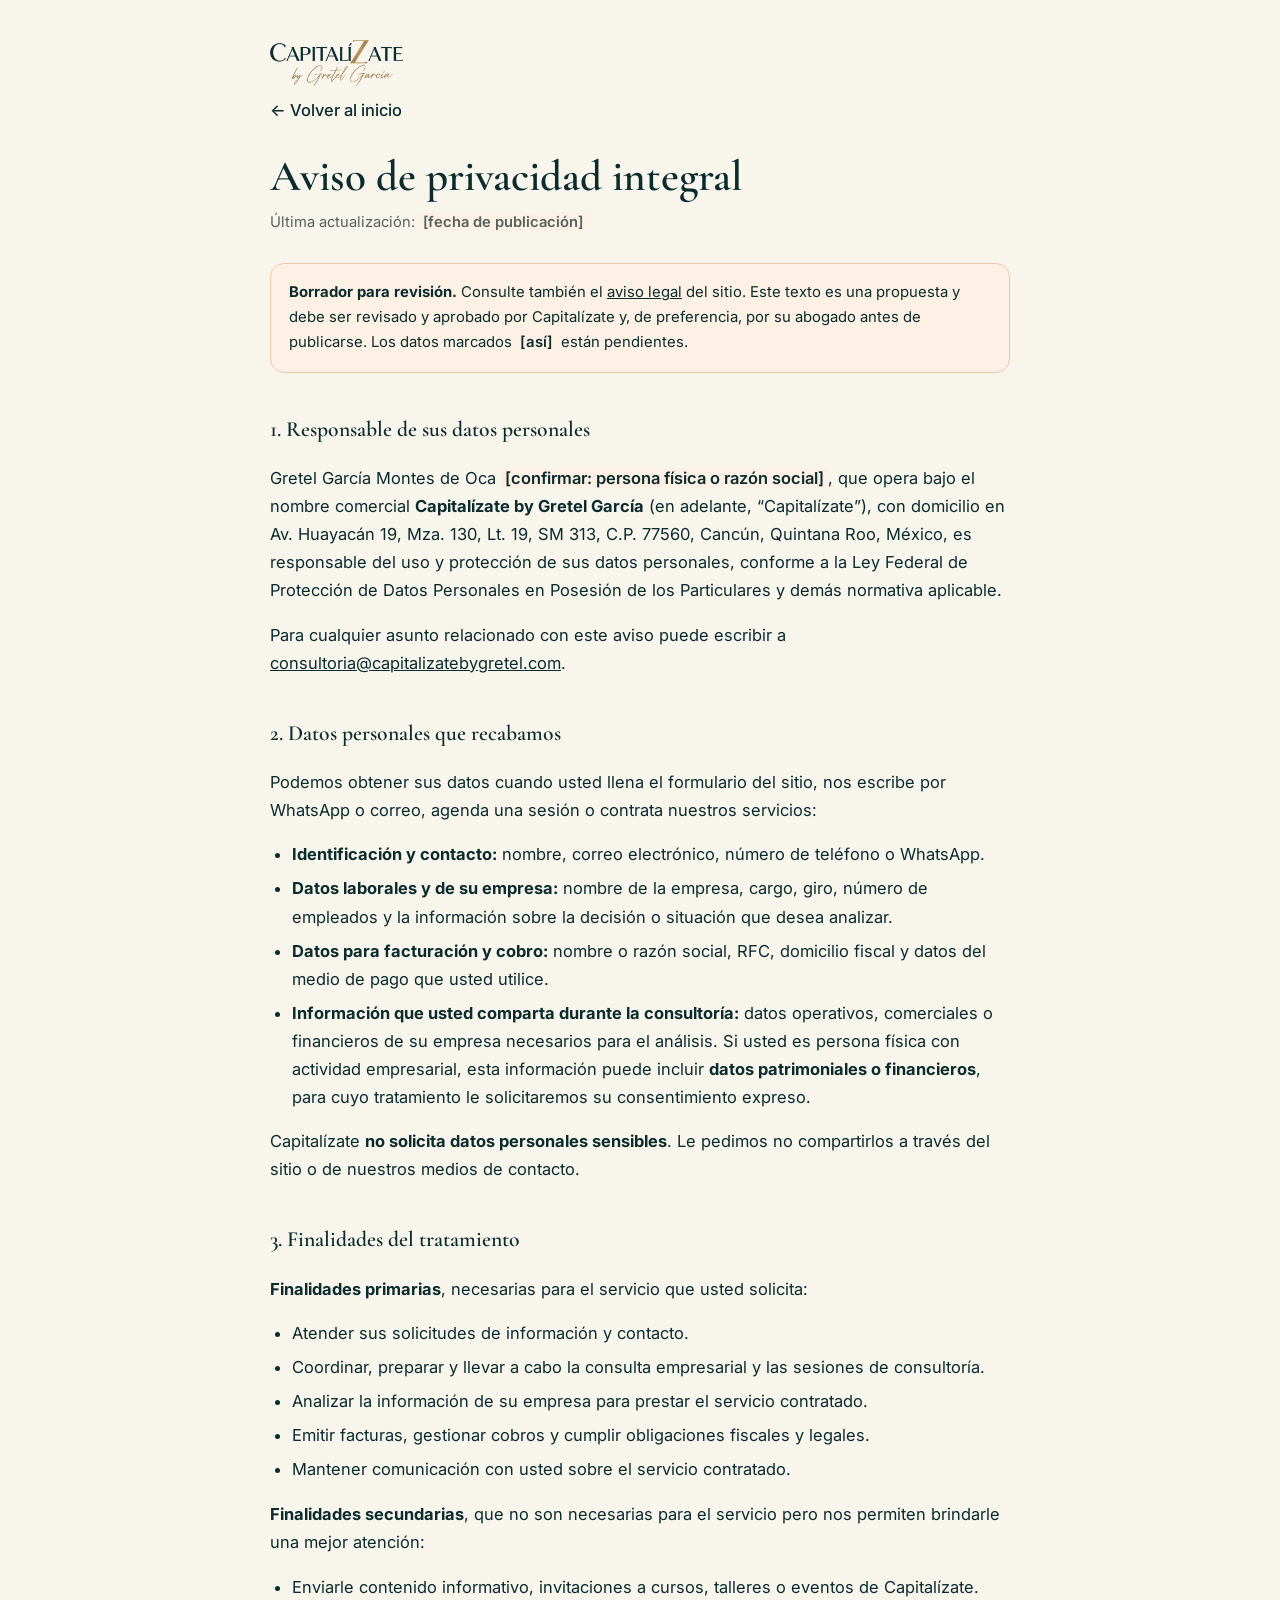
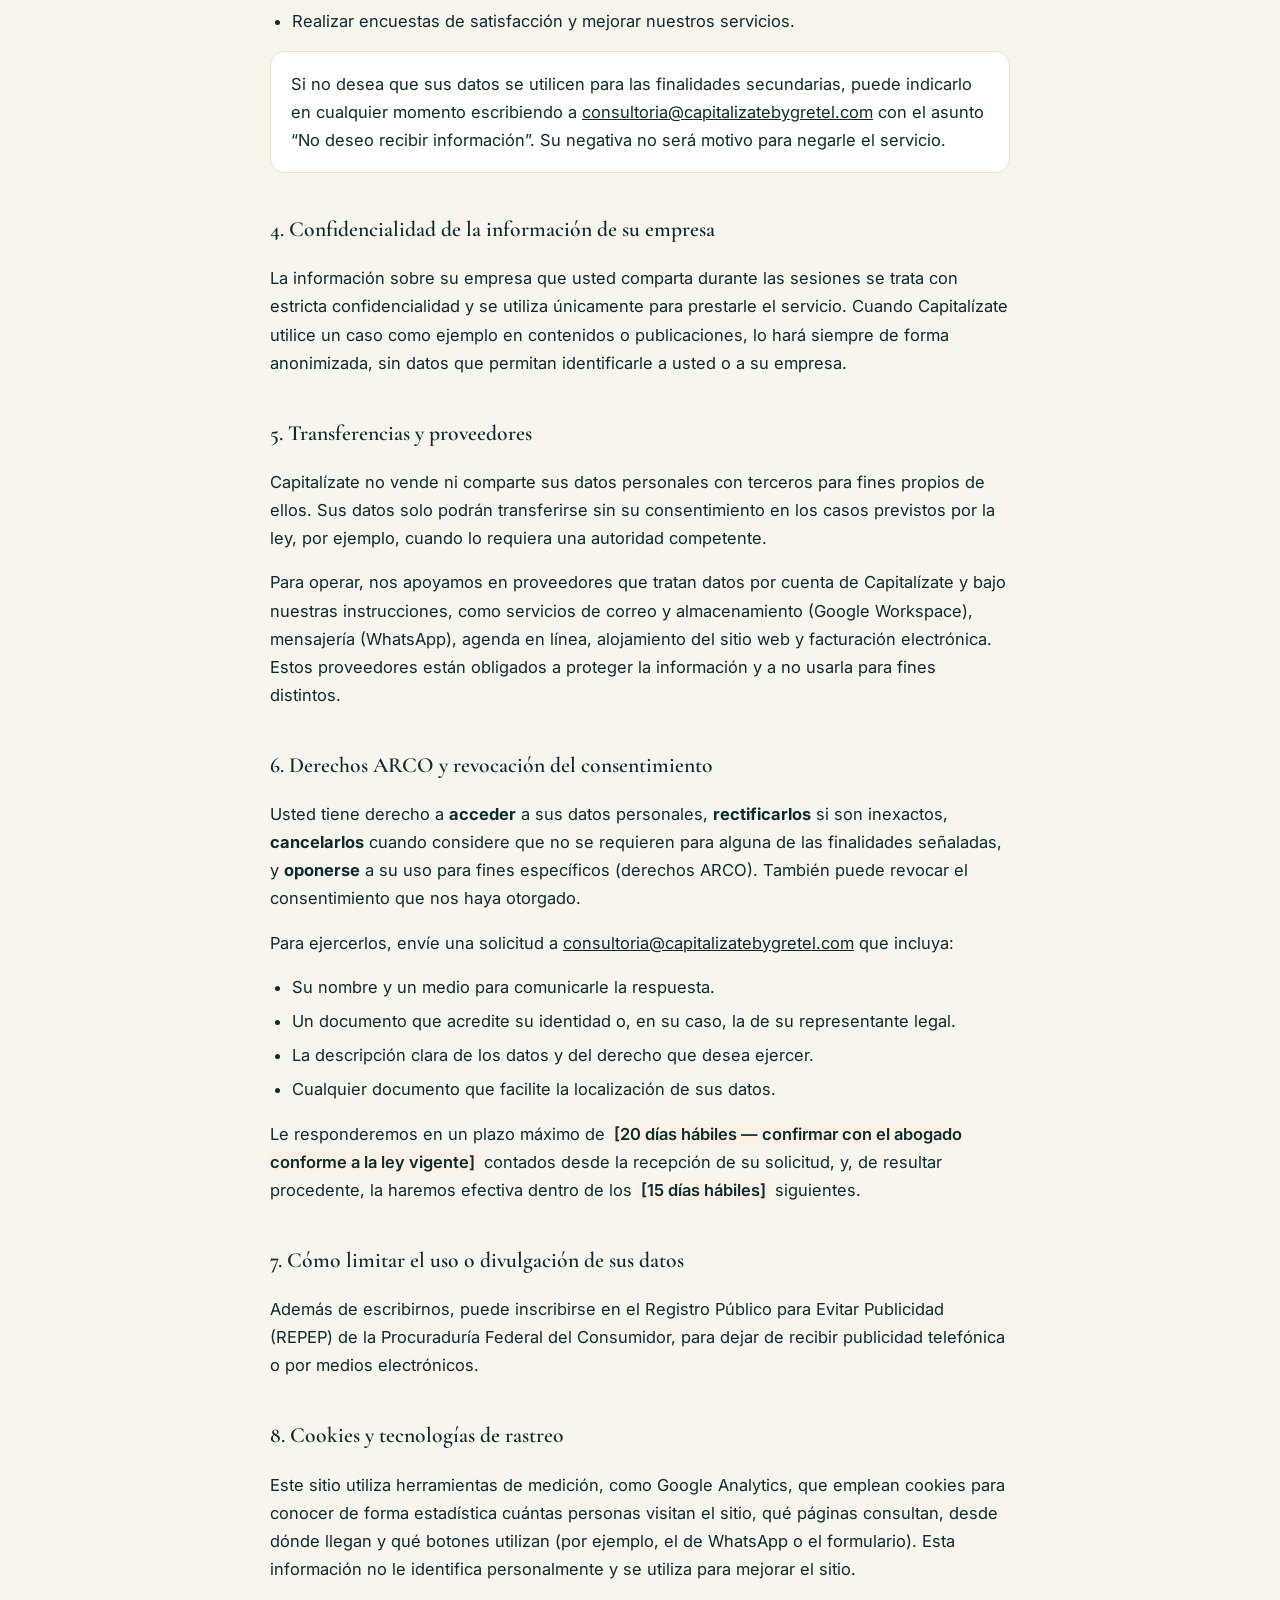
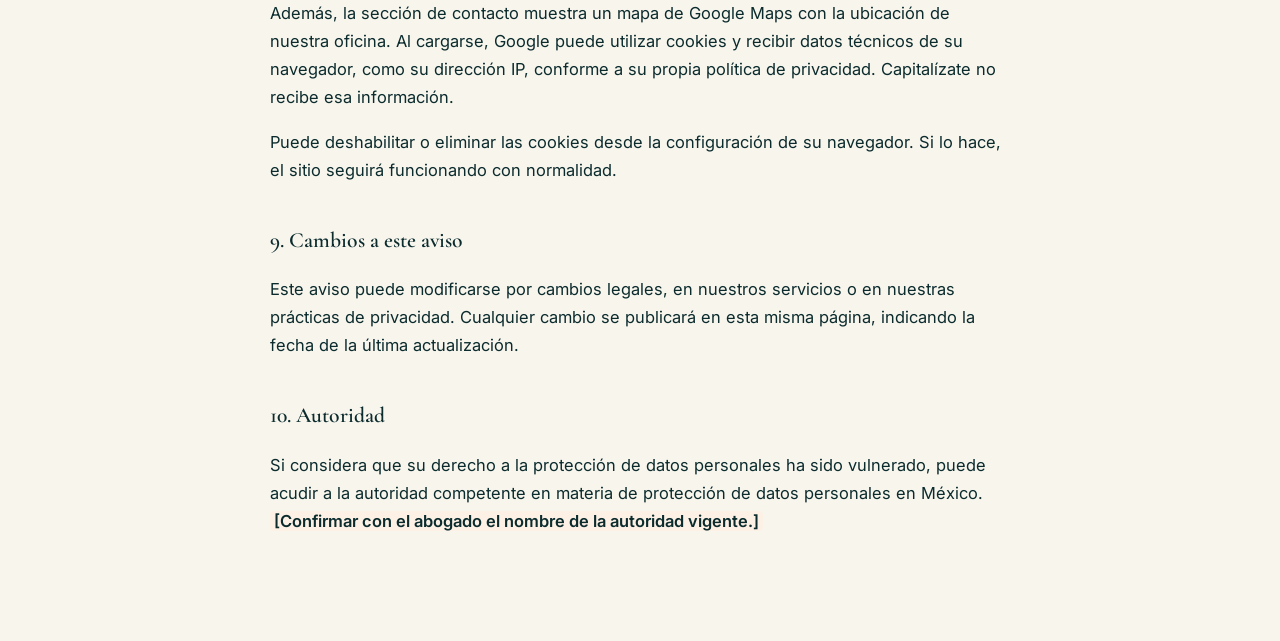
==== commit 659d5ece: "Carga mas rapida: fuentes y GTM sin bloquear, fotos WebP, titulo y descripcion" ====
--- a/aviso-de-privacidad.html
+++ b/aviso-de-privacidad.html
@@ -1,6 +1,10 @@
 <!doctype html>
 <html lang="es-MX">
 <head>
+<!-- Google Tag Manager -->
+<script>window.dataLayer=window.dataLayer||[];dataLayer.push({'gtm.start':new Date().getTime(),event:'gtm.js'});(function(){var hecho=false;function cargar(){if(hecho)return;hecho=true;var j=document.createElement('script');j.async=true;j.src='https://www.googletagmanager.com/gtm.js?id=GTM-TL853G56';document.head.appendChild(j);}window.addEventListener('load',function(){setTimeout(cargar,1500);});['scroll','pointerdown','keydown','touchstart'].forEach(function(e){window.addEventListener(e,cargar,{once:true,passive:true});});})();</script>
+<!-- End Google Tag Manager -->
+
 <meta charset="utf-8">
 <meta name="viewport" content="width=device-width, initial-scale=1">
 <title>Aviso de privacidad · Capitalízate by Gretel García</title>
@@ -10,7 +14,8 @@
 <link rel="icon" href="assets/favicon.png?v=2">
 <link rel="preconnect" href="https://fonts.googleapis.com">
 <link rel="preconnect" href="https://fonts.gstatic.com" crossorigin>
-<link href="https://fonts.googleapis.com/css2?family=Cormorant+Garamond:wght@600&family=Inter:wght@400;500;600&display=swap" rel="stylesheet">
+<link rel="preload" as="style" href="https://fonts.googleapis.com/css2?family=Cormorant+Garamond:wght@600&family=Inter:wght@400;500;600&display=swap" onload="this.onload=null;this.rel='stylesheet'">
+<noscript><link rel="stylesheet" href="https://fonts.googleapis.com/css2?family=Cormorant+Garamond:wght@600&family=Inter:wght@400;500;600&display=swap"></noscript>
 <style>
 :root{--paper:#f8f5ed;--ink:#0b2b2d;--muted:#55615f;--line:#e5dfd0;--teal:#0b2b2d;--teal-deep:#0b2b2d;--orange:#9b7338}
 *{box-sizing:border-box}
@@ -29,8 +34,13 @@
 </style>
 </head>
 <body>
+<!-- Google Tag Manager (noscript) -->
+<noscript><iframe src="https://www.googletagmanager.com/ns.html?id=GTM-TL853G56"
+height="0" width="0" style="display:none;visibility:hidden"></iframe></noscript>
+<!-- End Google Tag Manager (noscript) -->
+
 <main class="wrap">
-  <a class="back" href="index.html"><img src="assets/logo-encabezado.png?v=2" alt="Capitalízate by Gretel García" width="480" height="166" style="height:46px;width:auto;display:block;margin-bottom:10px">← Volver al inicio</a>
+  <a class="back" href="index.html"><img src="assets/logo-encabezado.png?v=3" alt="Capitalízate by Gretel García" width="480" height="166" style="height:46px;width:auto;display:block;margin-bottom:10px">← Volver al inicio</a>
   <h1>Aviso de privacidad integral</h1>
   <p class="updated">Última actualización: <span class="todo">[fecha de publicación]</span></p>
 
@@ -89,6 +99,7 @@
 
   <h2>8. Cookies y tecnologías de rastreo</h2>
   <p>Este sitio utiliza herramientas de medición, como Google Analytics, que emplean cookies para conocer de forma estadística cuántas personas visitan el sitio, qué páginas consultan, desde dónde llegan y qué botones utilizan (por ejemplo, el de WhatsApp o el formulario). Esta información no le identifica personalmente y se utiliza para mejorar el sitio.</p>
+  <p>Además, la sección de contacto muestra un mapa de Google Maps con la ubicación de nuestra oficina. Al cargarse, Google puede utilizar cookies y recibir datos técnicos de su navegador, como su dirección IP, conforme a su propia política de privacidad. Capitalízate no recibe esa información.</p>
   <p>Puede deshabilitar o eliminar las cookies desde la configuración de su navegador. Si lo hace, el sitio seguirá funcionando con normalidad.</p>
 
   <h2>9. Cambios a este aviso</h2>
